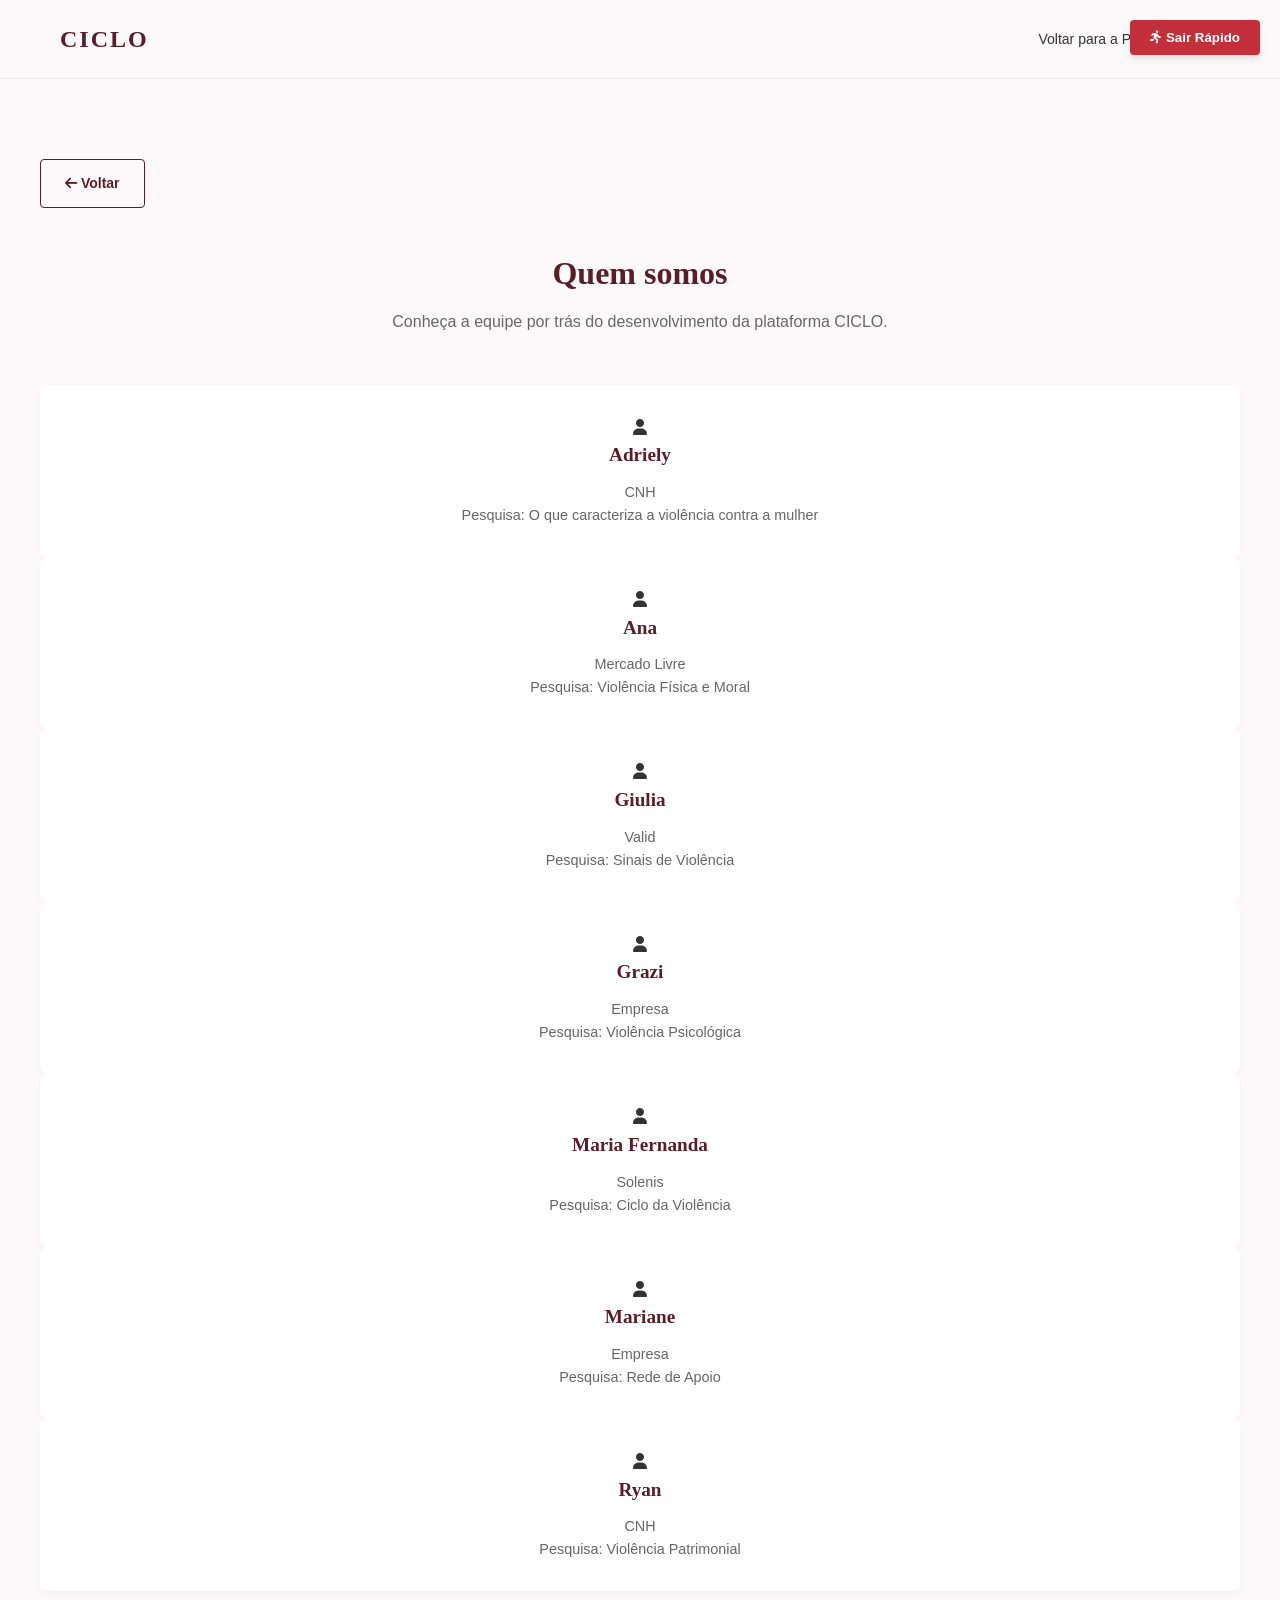
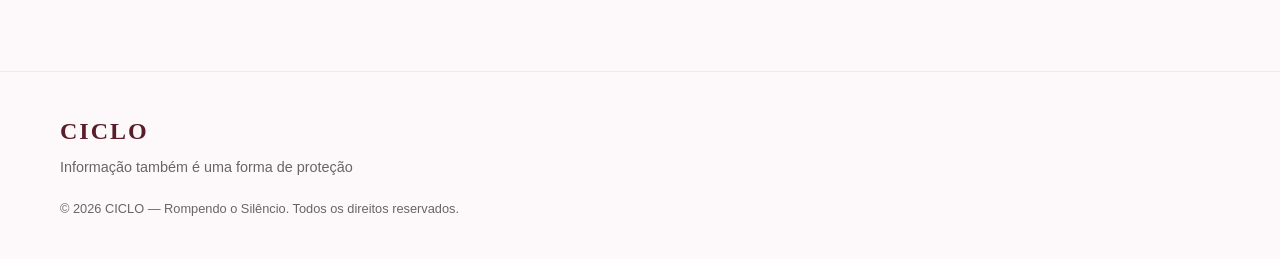
==== equipe.html @ aed62441 "add equipe do projeto" ====
<!DOCTYPE html>
<html lang="pt-BR">
<head>
    <meta charset="UTF-8">
    <meta name="viewport" content="width=device-width, initial-scale=1.0">
    <title>Equipe - CICLO</title>
    <link rel="stylesheet" href="styles.css">
    <link rel="stylesheet" href="https://cdnjs.cloudflare.com/ajax/libs/font-awesome/6.4.0/css/all.min.css">
</head>
<body>

    <button id="btn-sair-rapido" class="btn-danger" aria-label="Sair rapidamente do site">
        <i class="fa-solid fa-person-running"></i> Sair Rápido
    </button>

    <header>
        <div class="container header-content">
            <div class="logo">CICLO</div>
            <nav>
                <a href="index.html">Voltar para a Página Inicial</a>
            </nav>
        </div>
    </header>

    <main class="container section-padding text-center">
        
        <div style="text-align: left; margin-bottom: 40px;">
            <a href="index.html" class="btn-outline"><i class="fa-solid fa-arrow-left"></i> Voltar</a>
        </div>

        <h1>Quem somos</h1>
        <p class="subtitle" style="margin: 10px auto 50px auto;">Conheça a equipe por trás do desenvolvimento da plataforma CICLO.</p>

        <div class="team-grid">
            
            <div class="card team-card">
                <div class="team-avatar">
                    <i class="fa-solid fa-user"></i>
                </div>
                <h3>Adriely</h3>
                <p class="team-role">CNH</p>
                <p>Pesquisa: O que caracteriza a violência contra a mulher</p>
            </div>

            <div class="card team-card">
                <div class="team-avatar">
                    <i class="fa-solid fa-user"></i>
                </div>
                <h3>Ana</h3>
                <p class="team-role">Mercado Livre</p>
                <p>Pesquisa: Violência Física e Moral</p>
            </div>

            <div class="card team-card">
                <div class="team-avatar">
                    <i class="fa-solid fa-user"></i>
                </div>
                <h3>Giulia</h3>
                <p class="team-role">Valid</p>
                <p> Pesquisa: Sinais de Violência</p>
            </div>

            <div class="card team-card">
                <div class="team-avatar">
                    <i class="fa-solid fa-user"></i>
                </div>
                <h3>Grazi</h3>
                <p class="team-role">Empresa</p>
                <p> Pesquisa: Violência Psicológica</p>
            </div>

            <div class="card team-card">
                <div class="team-avatar">
                    <i class="fa-solid fa-user"></i>
                </div>
                <h3>Maria Fernanda</h3>
                <p class="team-role">Solenis</p>
                <p> Pesquisa: Ciclo da Violência </p>
            </div>

            <div class="card team-card">
                <div class="team-avatar">
                    <i class="fa-solid fa-user"></i>
                </div>
                <h3>Mariane</h3>
                <p class="team-role">Empresa</p>
                <p> Pesquisa: Rede de Apoio</p>
            </div>

            <div class="card team-card">
                <div class="team-avatar">
                    <i class="fa-solid fa-user"></i>
                </div>
                <h3>Ryan</h3>
                <p class="team-role">CNH</p>
                <p> Pesquisa: Violência Patrimonial</p>
            </div>

        </div>
    </main>

    <footer>
        <div class="container footer-content">
            <div class="footer-logo-area">
                <div class="logo">CICLO</div>
                <p>Informação também é uma forma de proteção</p>
                <p class="copyright">&copy; 2026 CICLO — Rompendo o Silêncio. Todos os direitos reservados.</p>
            </div>
        </div>
    </footer>

    <script src="script.js"></script>
</body>
</html>
---- styles.css ----
/* Variáveis de Cores e Tipografia */
:root {
    --bg-color: #FDF9FA;
    --bg-light: #F4EBEB;
    --primary-color: #591E2A; /* Bordô escuro */
    --primary-hover: #451620;
    --danger-color: #C32F3A;
    --text-color: #333333;
    --text-light: #666666;
    --white: #FFFFFF;
    --font-family: 'Georgia', serif; /* Fontes com serifa transmitem a seriedade do layout */
    --font-sans: 'Arial', sans-serif;
}

* {
    margin: 0;
    padding: 0;
    box-sizing: border-box;
}

body {
    background-color: var(--bg-color);
    color: var(--text-color);
    font-family: var(--font-sans);
    line-height: 1.6;
}

h1, h2, h3, .logo, .quote-box {
    font-family: var(--font-family);
    color: var(--primary-color);
}

.container {
    max-width: 1200px;
    margin: 0 auto;
    padding: 0 20px;
}

.section-padding {
    padding: 80px 0;
}

.bg-light {
    background-color: var(--bg-light);
}

/* Header */
header {
    background-color: var(--bg-color);
    padding: 20px 0;
    border-bottom: 1px solid #EAEAEA;
}

.header-content {
    display: flex;
    justify-content: space-between;
    align-items: center;
}

.logo {
    font-size: 24px;
    font-weight: bold;
    letter-spacing: 2px;
}

nav a {
    text-decoration: none;
    color: var(--text-color);
    margin: 0 15px;
    font-size: 14px;
    transition: color 0.3s;
}

nav a:hover {
    color: var(--primary-color);
}

/* Botões */
.btn-primary, .btn-outline {
    display: inline-block;
    padding: 12px 24px;
    text-decoration: none;
    border-radius: 4px;
    font-weight: bold;
    font-size: 14px;
    transition: 0.3s;
    cursor: pointer;
    border: none;
}

.btn-primary {
    background-color: var(--primary-color);
    color: var(--white);
}

.btn-primary:hover {
    background-color: var(--primary-hover);
}

.btn-outline {
    background-color: transparent;
    color: var(--primary-color);
    border: 1px solid var(--primary-color);
}

.btn-outline:hover {
    background-color: var(--primary-color);
    color: var(--white);
}

#btn-sair-rapido {
    position: fixed;
    top: 20px;
    right: 20px;
    background-color: var(--danger-color);
    color: var(--white);
    padding: 10px 20px;
    border: none;
    border-radius: 4px;
    font-weight: bold;
    cursor: pointer;
    z-index: 1000;
    box-shadow: 0 4px 6px rgba(0,0,0,0.1);
}

/* Hero Section */
.hero {
    display: flex;
    align-items: center;
    gap: 40px;
}

.hero-text {
    flex: 1;
}

.hero-text h1 {
    font-size: 3rem;
    margin-bottom: 20px;
    line-height: 1.2;
}

.hero-text p {
    margin-bottom: 30px;
    color: var(--text-light);
    font-size: 1.1rem;
}

.hero-buttons {
    display: flex;
    gap: 15px;
}

.hero-image {
    flex: 1;
}

.hero-image img {
    width: 100%;
    border-radius: 8px;
    box-shadow: 0 10px 20px rgba(0,0,0,0.05);
}

/* Ciclo da Violência */
.cycle-steps {
    display: grid;
    grid-template-columns: repeat(auto-fit, minmax(280px, 1fr));
    gap: 30px;
    margin-top: 60px;
}

.step-card {
    background: var(--white);
    padding: 40px 30px 30px;
    border-radius: 8px;
    box-shadow: 0 4px 15px rgba(0,0,0,0.04);
    text-align: center;
    position: relative;
    border-top: 4px solid var(--primary-color);
}

.step-number {
    width: 45px;
    height: 45px;
    background-color: var(--primary-color);
    color: var(--white);
    border-radius: 50%;
    display: flex;
    align-items: center;
    justify-content: center;
    font-size: 1.2rem;
    font-weight: bold;
    position: absolute;
    top: -25px;
    left: 50%;
    transform: translateX(-50%);
    box-shadow: 0 4px 8px rgba(89, 30, 42, 0.2);
}

.step-card h3 {
    margin-bottom: 15px;
    color: var(--primary-color);
}

.step-card p {
    font-size: 0.95rem;
    color: var(--text-light);
}

/* Tipos de Violência (Cards) */
.text-center {
    text-align: center;
}

.subtitle {
    max-width: 700px;
    margin: 15px auto 50px auto;
    color: var(--text-light);
}

.cards-grid {
    display: grid;
    grid-template-columns: repeat(auto-fit, minmax(200px, 1fr));
    gap: 20px;
}

.card {
    background: var(--white);
    padding: 30px 20px;
    border-radius: 8px;
    box-shadow: 0 4px 10px rgba(0,0,0,0.03);
    text-align: center;
    display: flex;
    flex-direction: column;
    justify-content: space-between; /* Empurra o botão para o fundo */
    height: 100%; /* Garante que todos os cards tenham a mesma altura */
}

.card-content {
    margin-bottom: 20px;
}

.card .icon {
    width: 50px;
    height: 50px;
    background-color: var(--bg-light);
    color: var(--primary-color);
    border-radius: 50%;
    display: flex;
    align-items: center;
    justify-content: center;
    margin: 0 auto 15px auto;
    font-size: 20px;
}

.card h3 {
    margin-bottom: 10px;
    font-size: 1.2rem;
}

.card p {
    font-size: 0.9rem;
    color: var(--text-light);
}

.btn-sm {
    padding: 8px 16px;
    font-size: 13px;
    align-self: center; /* Centraliza o botão */
    margin-top: auto;
}

/* Violência Invisível */
.invisible-section {
    display: flex;
    align-items: center;
    gap: 50px;
}

.invisible-image, .invisible-text {
    flex: 1;
}

.invisible-image img {
    width: 100%;
    border-radius: 8px;
}

.invisible-text h2 {
    font-size: 2.2rem;
    margin-bottom: 20px;
}

.checklist {
    list-style: none;
    margin: 20px 0;
}

.checklist li {
    margin-bottom: 15px;
    font-size: 1rem;
    display: flex;
    align-items: flex-start;
    gap: 10px;
}

.checklist i {
    color: var(--primary-color);
    margin-top: 4px;
}

.quote-box {
    background-color: var(--bg-light);
    padding: 20px;
    border-left: 4px solid var(--primary-color);
    font-size: 1.2rem;
    font-style: italic;
    margin-top: 30px;
    border-radius: 0 4px 4px 0;
}

/* Apoio */
/* Apoio */
.support-grid {
    display: grid;
    grid-template-columns: repeat(auto-fit, minmax(300px, 1fr));
    gap: 30px;
    max-width: 1000px; /* Aumentado para acomodar os 3 cards */
    margin: 0 auto;
}

.support-card i {
    font-size: 30px;
    color: var(--primary-color);
    margin-bottom: 15px;
}

/* Footer */
footer {
    background-color: var(--bg-color);
    padding: 40px 0;
    border-top: 1px solid #EAEAEA;
}

.footer-content {
    display: flex;
    justify-content: space-between;
    align-items: flex-start;
    flex-wrap: wrap;
}

.footer-logo-area p {
    font-size: 0.9rem;
    color: var(--text-light);
    margin-top: 5px;
}

.footer-logo-area .copyright {
    font-size: 0.8rem;
    margin-top: 20px;
}

.footer-links {
    display: grid;
    grid-template-columns: 1fr 1fr;
    gap: 10px 40px;
}

.footer-links a {
    text-decoration: none;
    color: var(--text-color);
    font-size: 0.9rem;
}

.footer-links a:hover {
    text-decoration: underline;
}

/* Responsividade Básica */
@media (max-width: 768px) {
    .hero, .invisible-section {
        flex-direction: column;
    }
    
    .hero-text h1 {
        font-size: 2rem;
    }
    
    nav {
        display: none; /* Em um projeto real, você adicionaria um menu hamburger aqui */
    }
    
    #btn-sair-rapido {
        top: auto;
        bottom: 20px;
        right: 20px;
    }

/* Página da Equipe */
.team-grid {
    display: grid;
    grid-template-columns: repeat(auto-fit, minmax(250px, 1fr));
    gap: 30px;
    margin-top: 20px;
}

.team-card {
    text-align: center;
    padding: 40px 20px;
}

.team-avatar {
    width: 80px;
    height: 80px;
    background-color: var(--bg-light);
    color: var(--primary-color);
    border-radius: 50%;
    display: flex;
    align-items: center;
    justify-content: center;
    font-size: 35px;
    margin: 0 auto 20px auto;
    border: 3px solid var(--white);
    box-shadow: 0 4px 10px rgba(0,0,0,0.1);
}

.team-role {
    font-weight: bold;
    color: var(--primary-color);
    margin-bottom: 15px;
    font-size: 0.9rem;
    text-transform: uppercase;
    letter-spacing: 1px;
} 
}
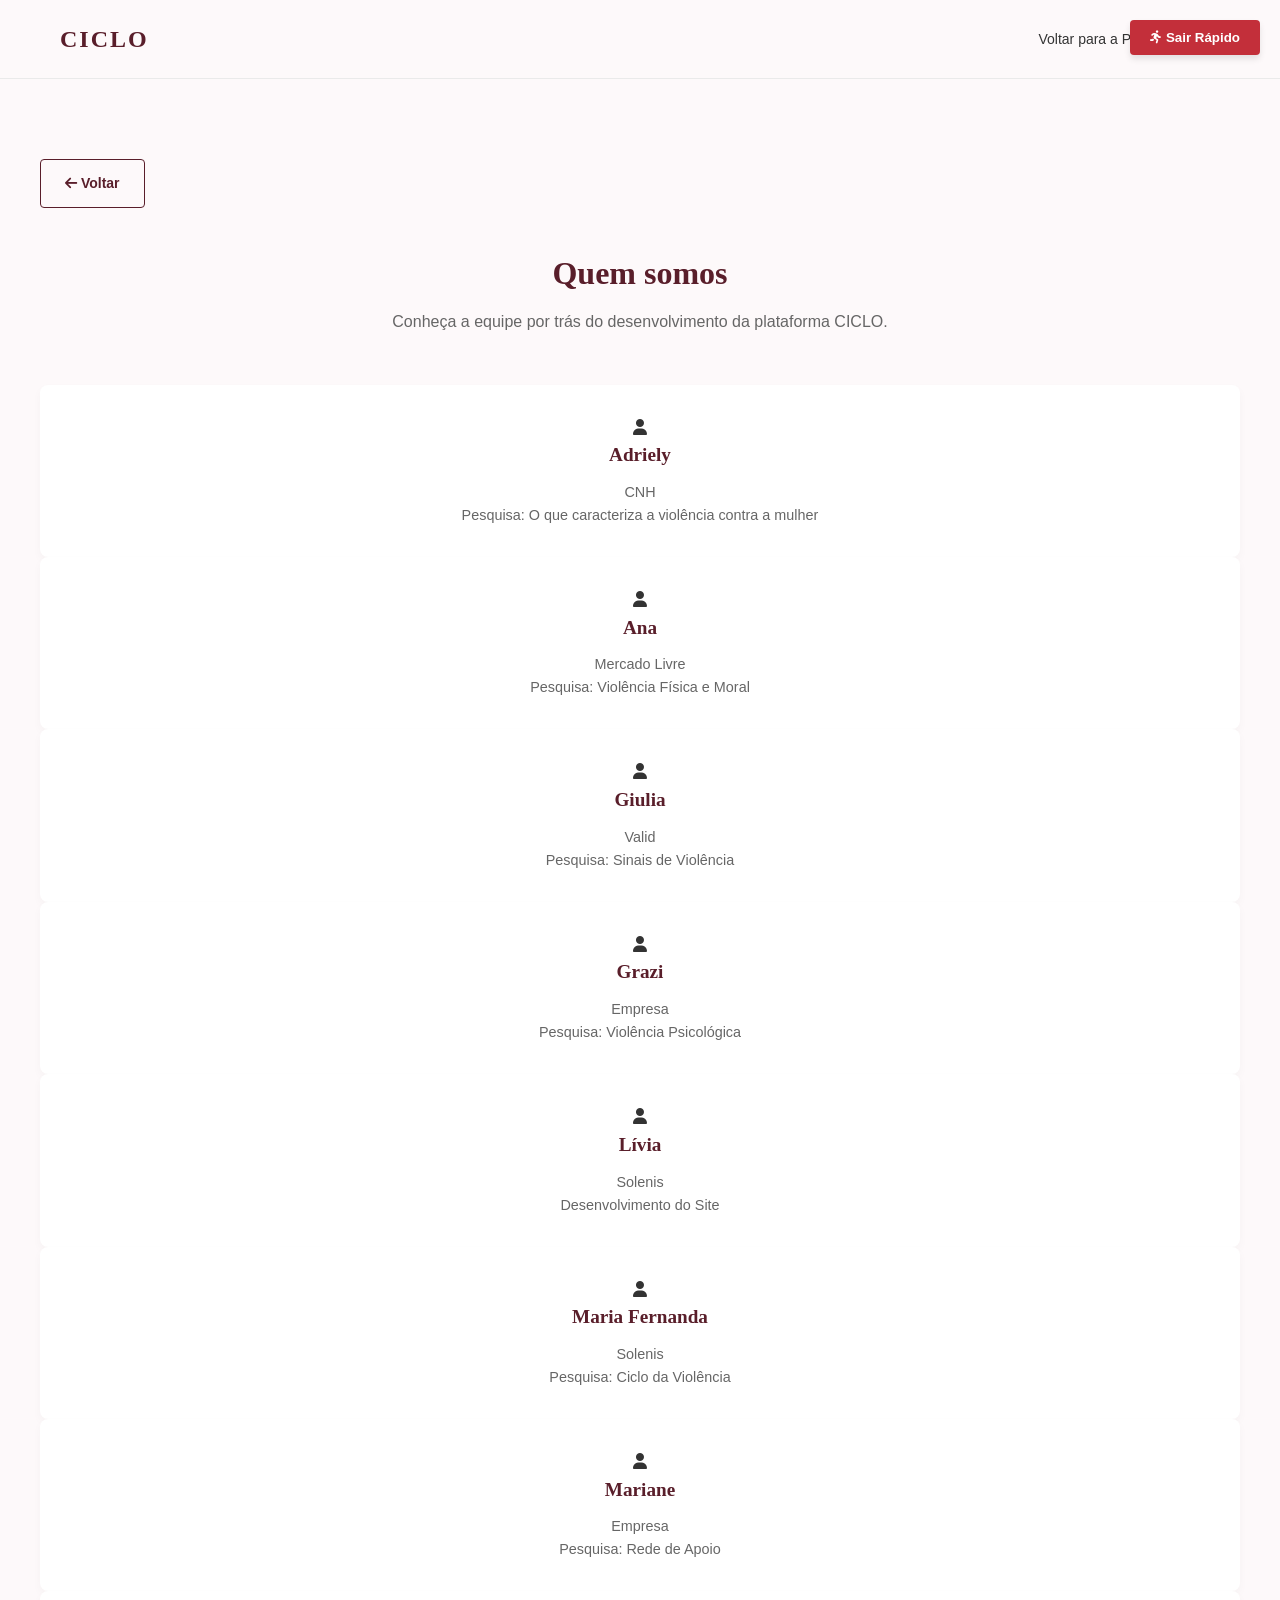
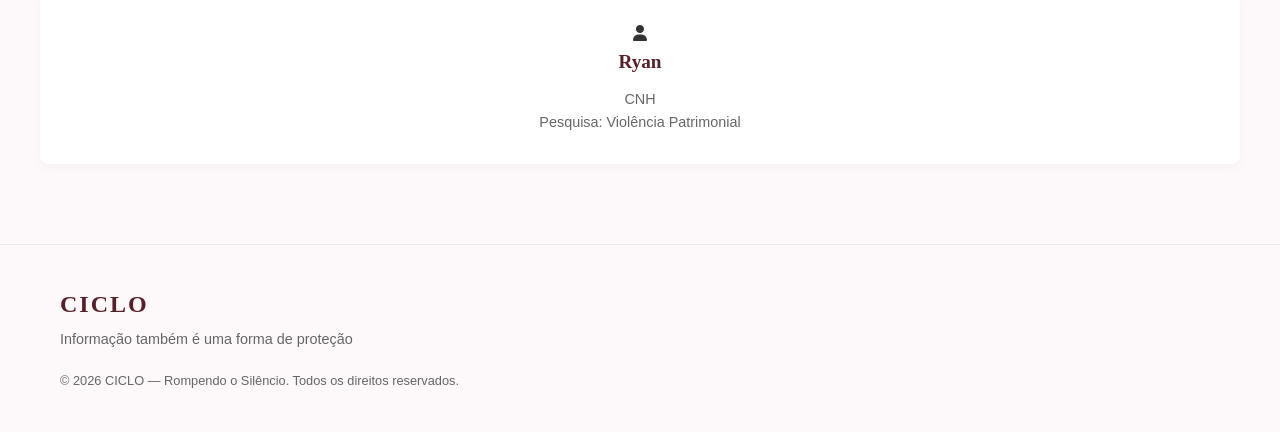
==== commit a8d69a20: "uptade" ====
--- a/equipe.html
+++ b/equipe.html
@@ -73,6 +73,15 @@
                 <div class="team-avatar">
                     <i class="fa-solid fa-user"></i>
                 </div>
+                <h3>Lívia</h3>
+                <p class="team-role">Solenis</p>
+                <p> Desenvolvimento do Site </p>
+            </div>
+
+            <div class="card team-card">
+                <div class="team-avatar">
+                    <i class="fa-solid fa-user"></i>
+                </div>
                 <h3>Maria Fernanda</h3>
                 <p class="team-role">Solenis</p>
                 <p> Pesquisa: Ciclo da Violência </p>
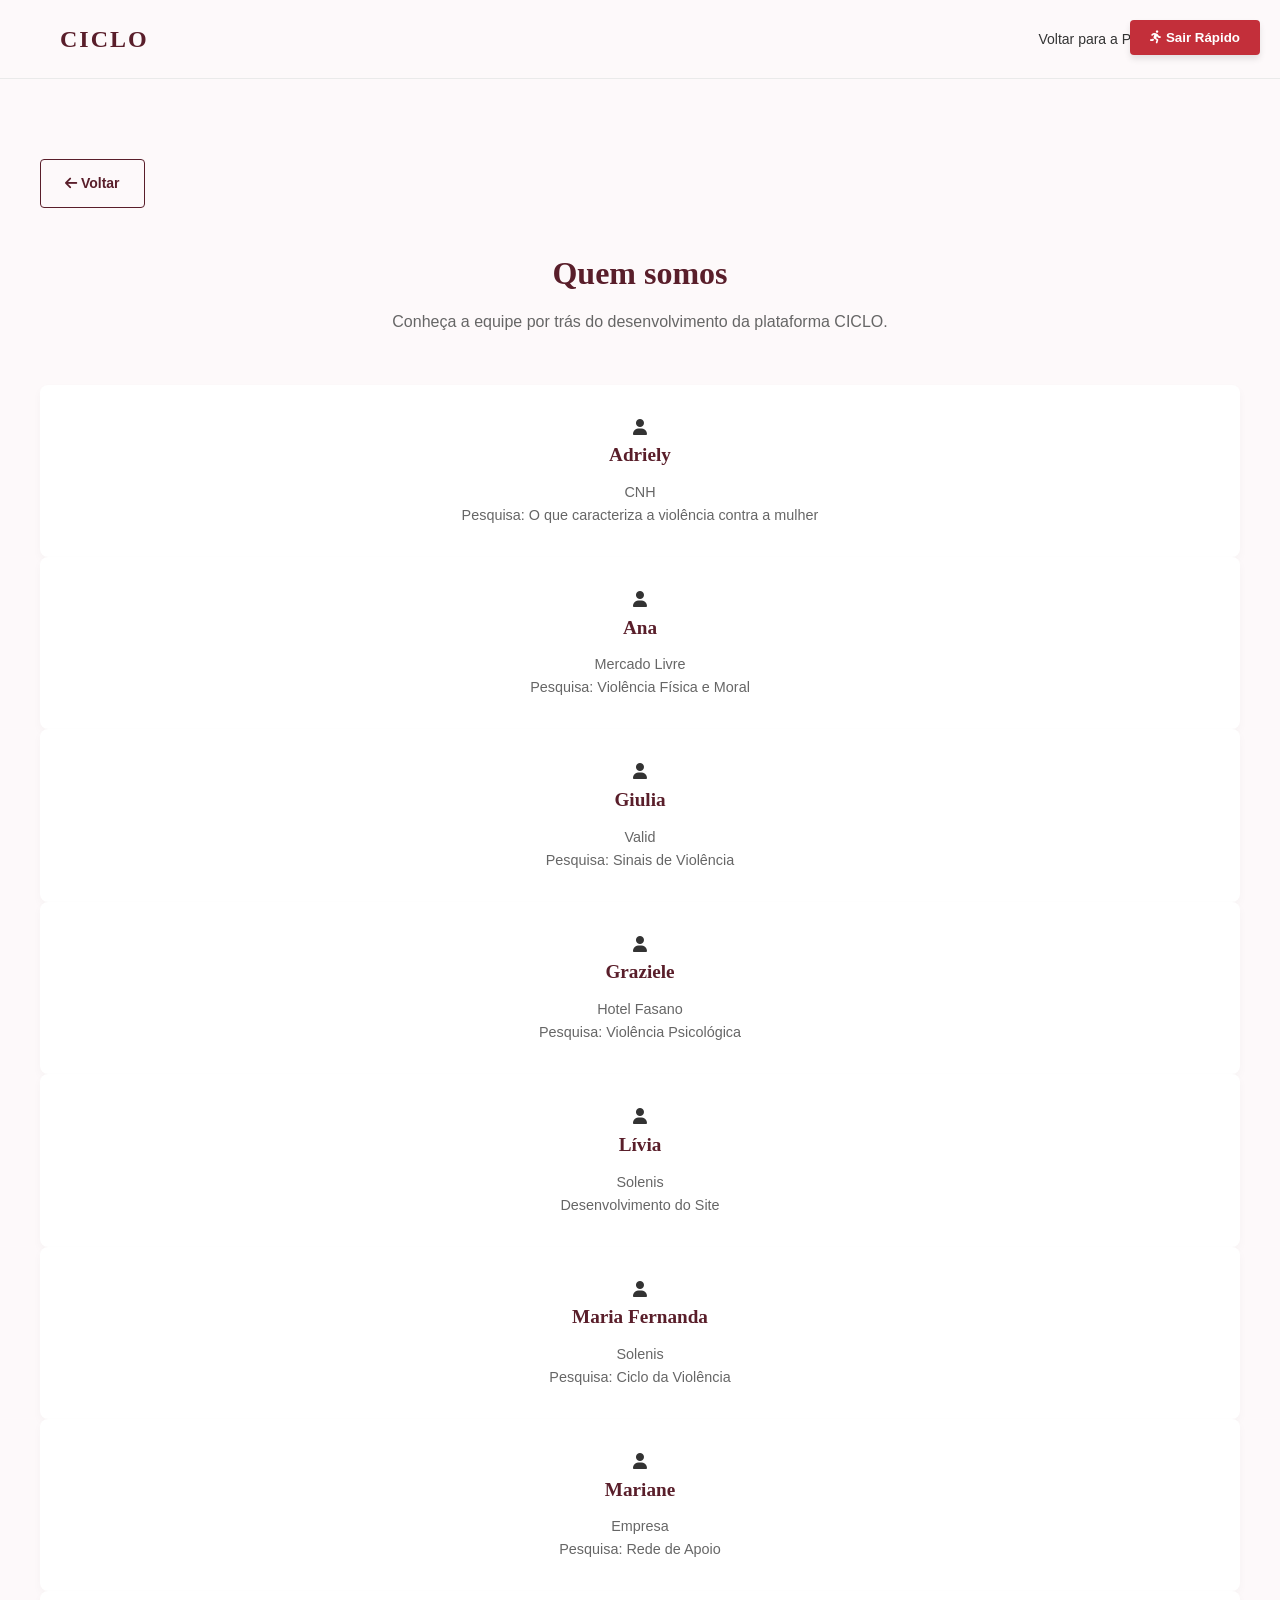
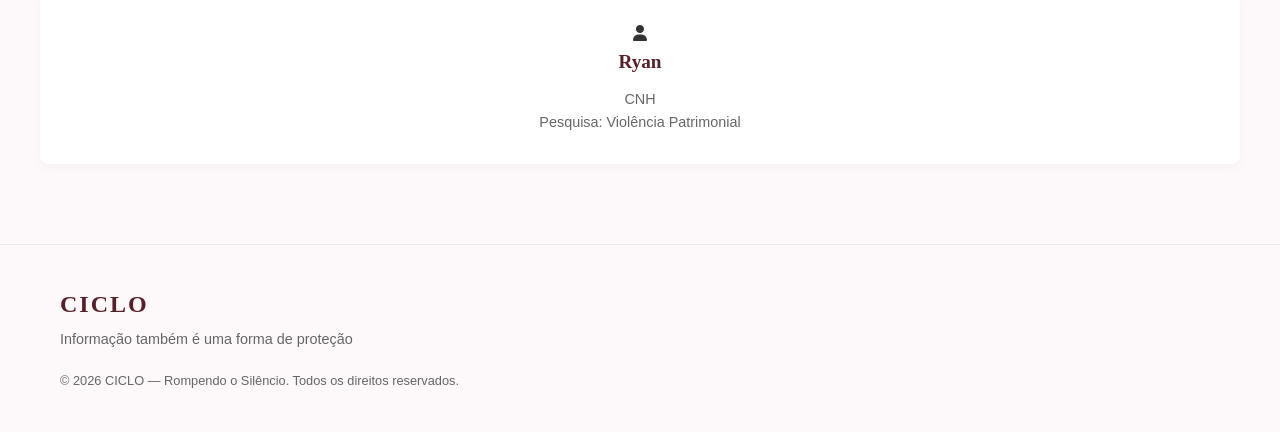
==== commit a288c4b6: "ajeitando o quem somos" ====
--- a/equipe.html
+++ b/equipe.html
@@ -64,8 +64,8 @@
                 <div class="team-avatar">
                     <i class="fa-solid fa-user"></i>
                 </div>
-                <h3>Grazi</h3>
-                <p class="team-role">Empresa</p>
+                <h3>Graziele</h3>
+                <p class="team-role">Hotel Fasano</p>
                 <p> Pesquisa: Violência Psicológica</p>
             </div>
 
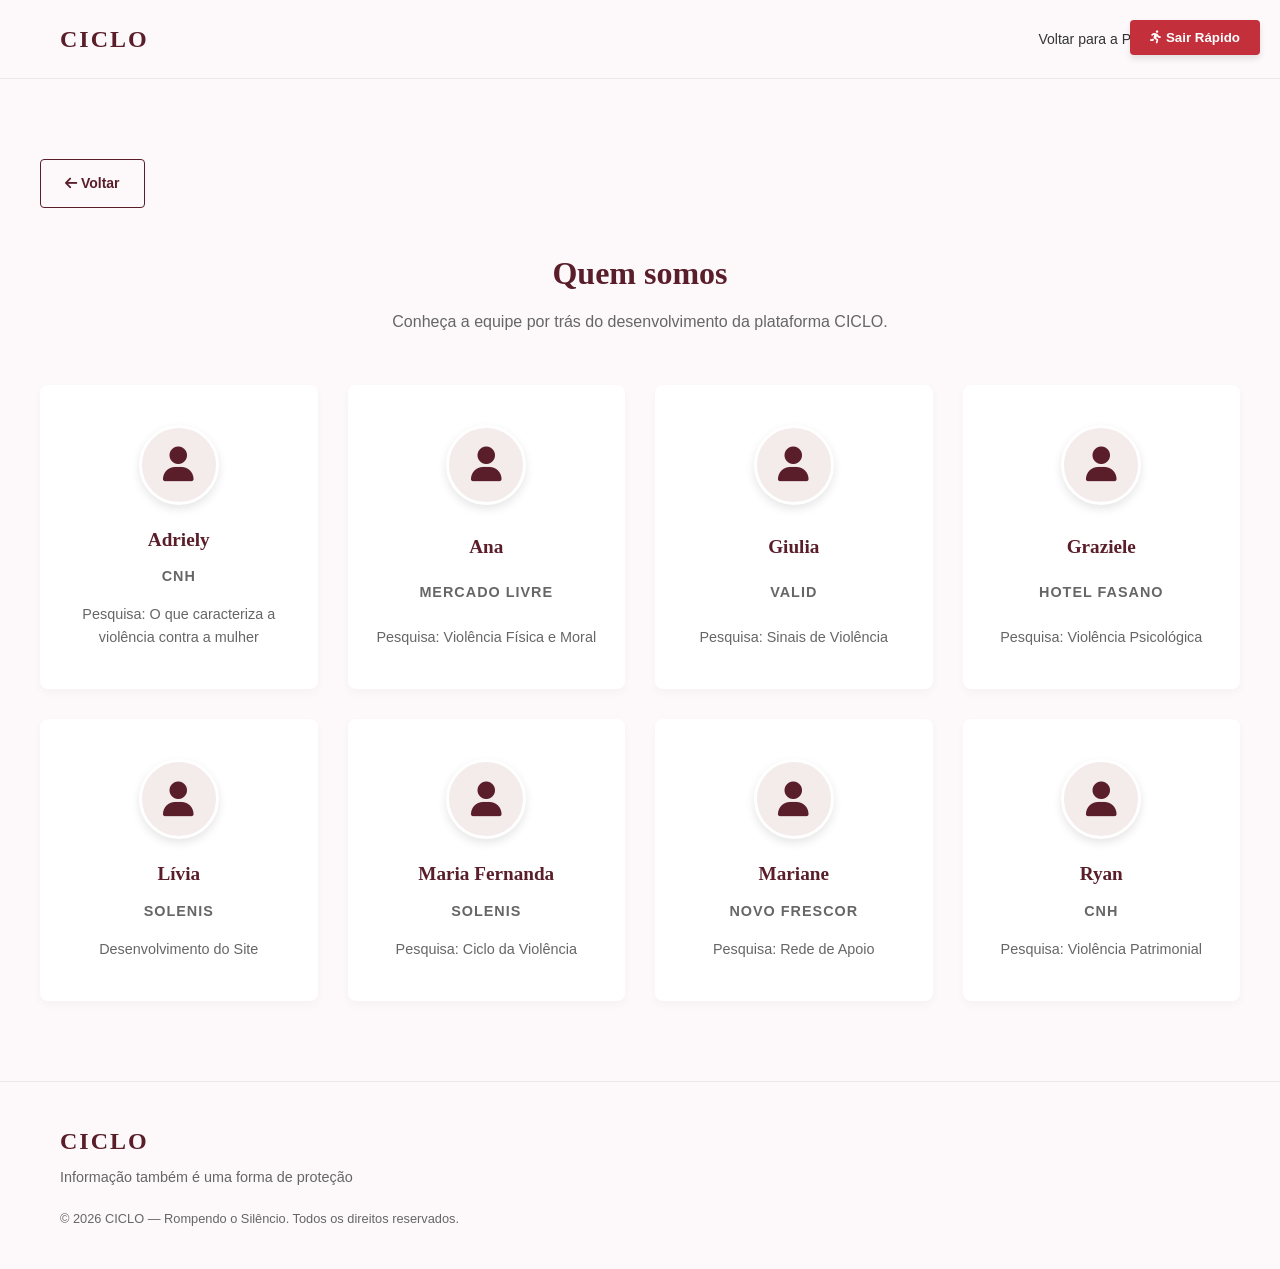
==== commit ec2457f4: "add empresa" ====
--- a/equipe.html
+++ b/equipe.html
@@ -92,7 +92,7 @@
                     <i class="fa-solid fa-user"></i>
                 </div>
                 <h3>Mariane</h3>
-                <p class="team-role">Empresa</p>
+                <p class="team-role">Novo Frescor</p>
                 <p> Pesquisa: Rede de Apoio</p>
             </div>
 
--- a/styles.css
+++ b/styles.css
@@ -387,7 +387,7 @@
     }
     
     nav {
-        display: none; /* Em um projeto real, você adicionaria um menu hamburger aqui */
+        display: none;
     }
     
     #btn-sair-rapido {
@@ -395,8 +395,10 @@
         bottom: 20px;
         right: 20px;
     }
-
-/* Página da Equipe */
+} /* <- ESSA É A CHAVE QUE FALTAVA PARA FECHAR O MODO CELULAR! */
+
+
+/* Página da Equipe (Agora fora do modo celular) */
 .team-grid {
     display: grid;
     grid-template-columns: repeat(auto-fit, minmax(250px, 1fr));
@@ -405,8 +407,11 @@
 }
 
 .team-card {
+    background: var(--white);
     text-align: center;
     padding: 40px 20px;
+    border-radius: 8px;
+    box-shadow: 0 4px 10px rgba(0,0,0,0.03);
 }
 
 .team-avatar {
@@ -431,5 +436,4 @@
     font-size: 0.9rem;
     text-transform: uppercase;
     letter-spacing: 1px;
-} 
 }
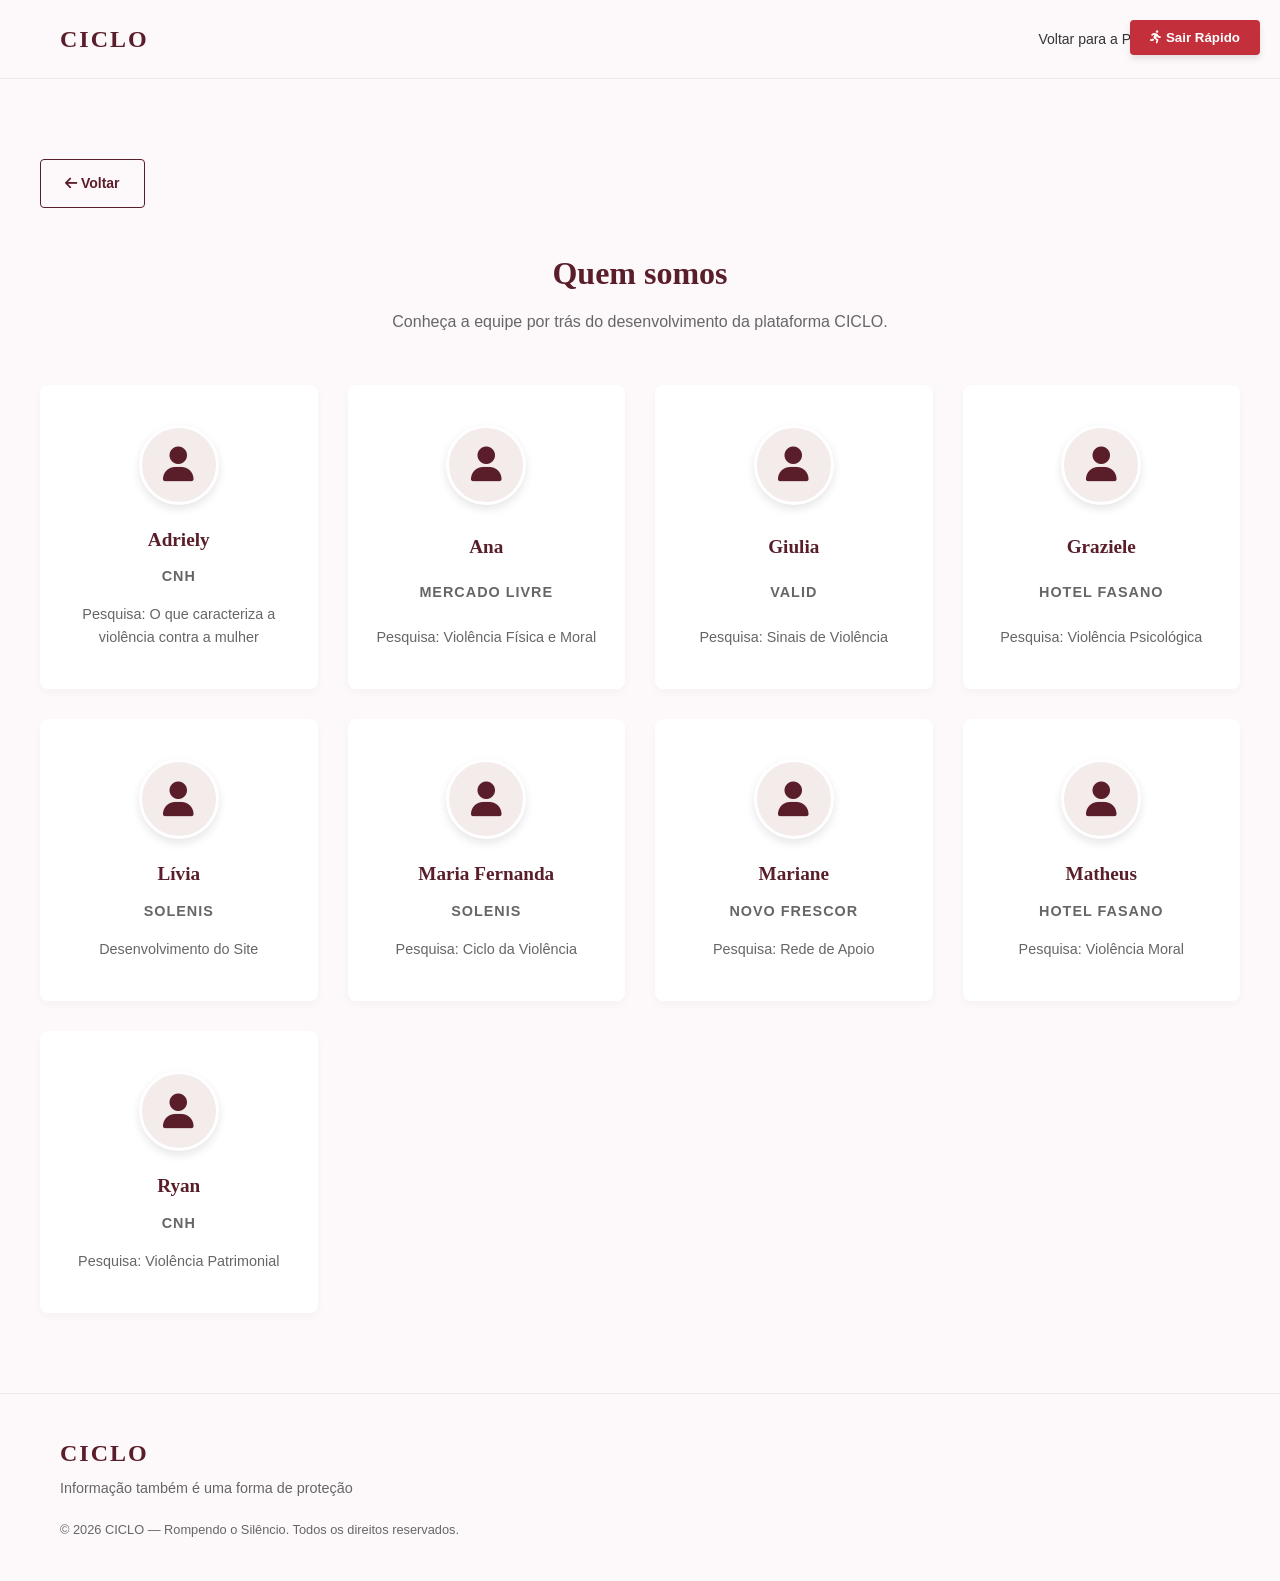
==== commit 98a426c8: "add matheus" ====
--- a/equipe.html
+++ b/equipe.html
@@ -100,6 +100,15 @@
                 <div class="team-avatar">
                     <i class="fa-solid fa-user"></i>
                 </div>
+                <h3>Matheus</h3>
+                <p class="team-role">Hotel Fasano</p>
+                <p> Pesquisa: Violência Moral   </p>
+            </div>
+
+            <div class="card team-card">
+                <div class="team-avatar">
+                    <i class="fa-solid fa-user"></i>
+                </div>
                 <h3>Ryan</h3>
                 <p class="team-role">CNH</p>
                 <p> Pesquisa: Violência Patrimonial</p>
--- a/styles.css
+++ b/styles.css
@@ -376,27 +376,84 @@
     text-decoration: underline;
 }
 
-/* Responsividade Básica */
+/* =========================================
+   Responsividade Completa (Celulares e Tablets)
+   ========================================= */
 @media (max-width: 768px) {
+    
+    /* 1. Espaçamentos Gerais */
+    .section-padding {
+        padding: 50px 0; /* Diminui o espaço em branco gigante nas laterais/topo do celular */
+    }
+
+    /* 2. Cabeçalho e Menu */
+    header .header-content {
+        justify-content: center; /* Centraliza a logo */
+    }
+    nav {
+        display: none; /* Esconde o menu para não quebrar a tela (precisaria de um menu hambúrguer) */
+    }
+    header .btn-primary {
+        display: none; /* Esconde o botão do topo para economizar espaço */
+    }
+
+    /* 3. Hero Section (Início) */
     .hero, .invisible-section {
         flex-direction: column;
+        text-align: center;
+        gap: 30px;
     }
     
     .hero-text h1 {
-        font-size: 2rem;
+        font-size: 2.2rem; /* Texto um pouco menor */
     }
     
-    nav {
-        display: none;
+    .hero-buttons {
+        flex-direction: column; /* Coloca um botão em cima do outro */
+        gap: 15px;
+    }
+
+    /* 4. Subtítulos e Textos */
+    .subtitle {
+        text-align: center !important;
+        margin-bottom: 30px !important;
+    }
+
+    .invisible-text ul {
+        text-align: left; /* Mantém a lista alinhada à esquerda para boa leitura */
+    }
+
+    /* 5. Páginas de Detalhes (Violência Física, Psicológica, etc.) */
+    /* Sobrescreve os estilos inline do HTML para não ficar exprimido no celular */
+    main > div[style*="background: var(--white)"] {
+        padding: 25px !important; 
+    }
+    h1[style*="font-size: 2.5rem"] {
+        font-size: 1.8rem !important;
+    }
+
+    /* 6. Rodapé (Footer) */
+    .footer-content {
+        flex-direction: column;
+        text-align: center;
+        gap: 30px;
     }
     
+    .footer-links {
+        grid-template-columns: 1fr; /* Coloca os links do rodapé em uma única coluna */
+        width: 100%;
+    }
+
+    /* 7. Botão de Sair Rápido (CRÍTICO) */
     #btn-sair-rapido {
         top: auto;
         bottom: 20px;
         right: 20px;
-    }
-} /* <- ESSA É A CHAVE QUE FALTAVA PARA FECHAR O MODO CELULAR! */
-
+        padding: 15px 25px; /* Fica um pouco maior para ser mais fácil tocar com o dedo */
+        border-radius: 50px; /* Deixa arredondado estilo pílula */
+        font-size: 16px;
+    }
+}
 
 /* Página da Equipe (Agora fora do modo celular) */
 .team-grid {
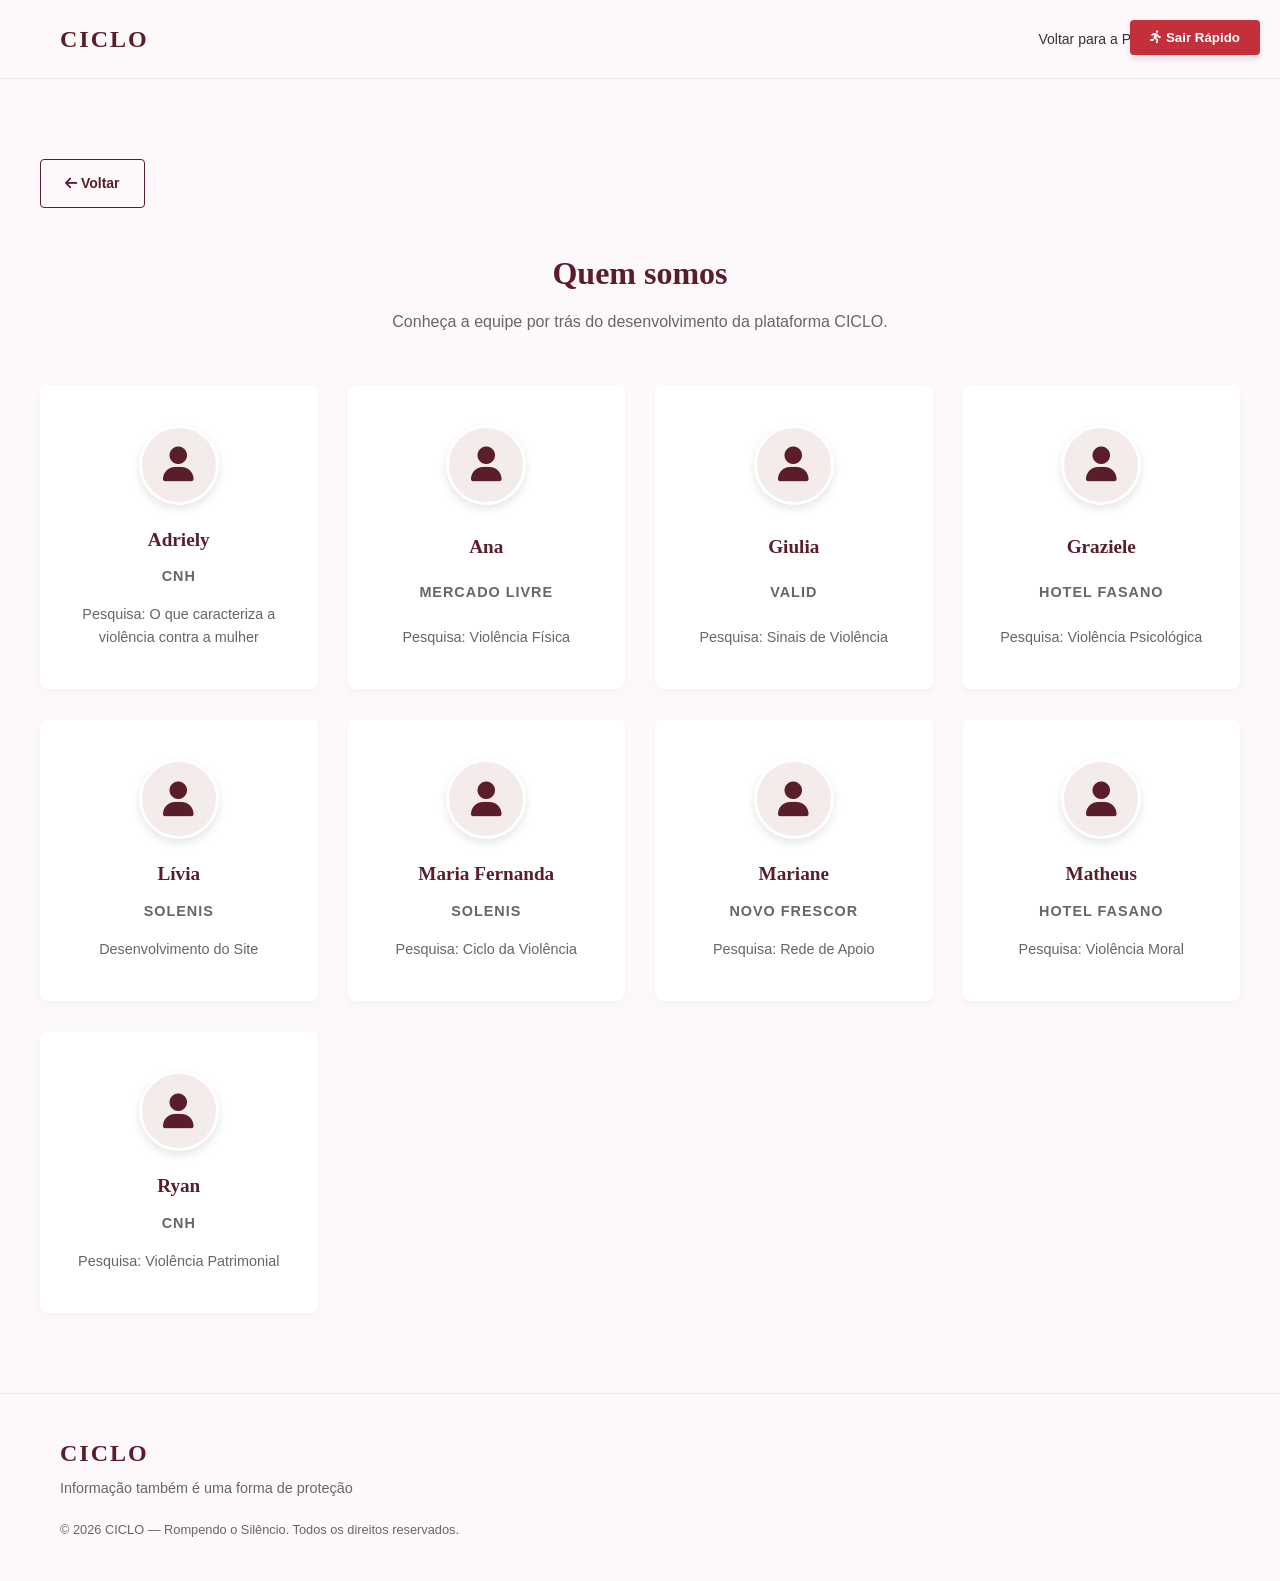
==== commit 5892e429: "uptade" ====
--- a/equipe.html
+++ b/equipe.html
@@ -48,7 +48,7 @@
                 </div>
                 <h3>Ana</h3>
                 <p class="team-role">Mercado Livre</p>
-                <p>Pesquisa: Violência Física e Moral</p>
+                <p>Pesquisa: Violência Física</p>
             </div>
 
             <div class="card team-card">
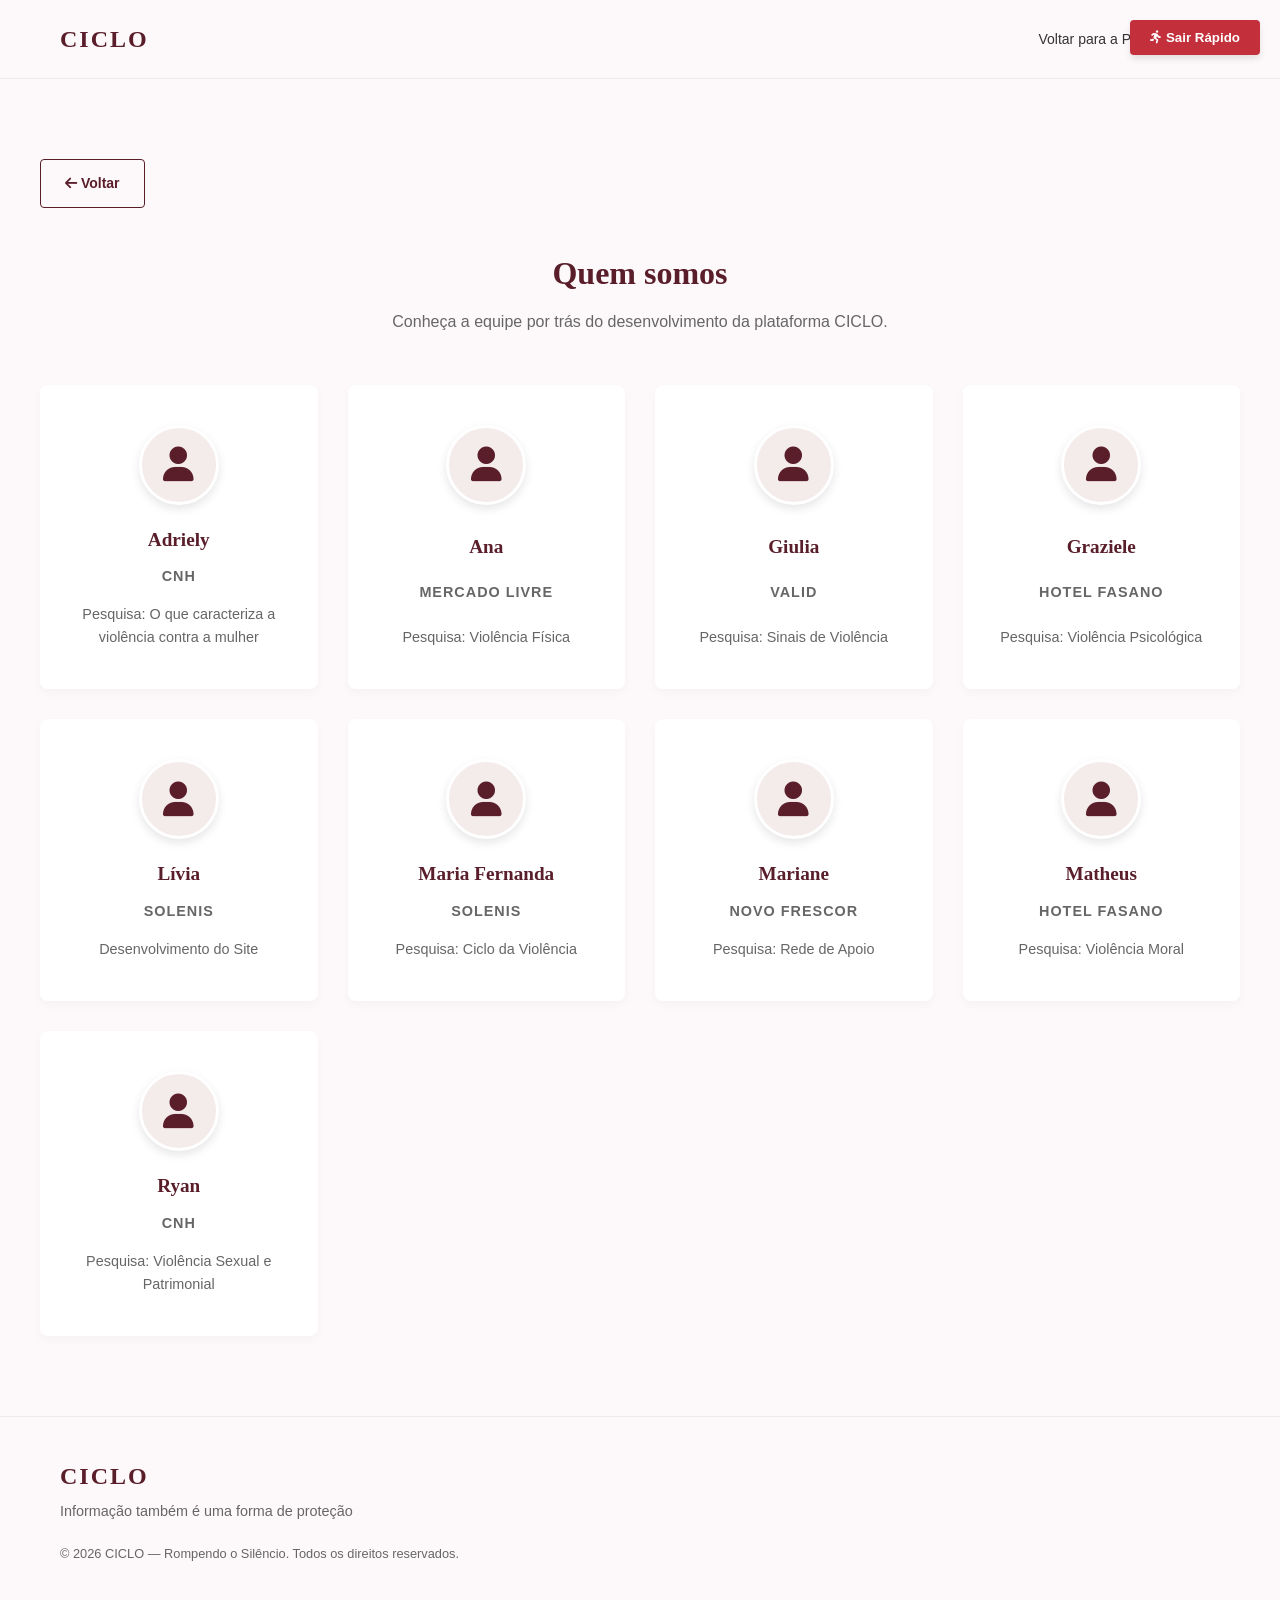
==== commit b8c1ea42: "alteração nas pesquisas" ====
--- a/equipe.html
+++ b/equipe.html
@@ -111,7 +111,7 @@
                 </div>
                 <h3>Ryan</h3>
                 <p class="team-role">CNH</p>
-                <p> Pesquisa: Violência Patrimonial</p>
+                <p> Pesquisa: Violência Sexual e Patrimonial</p>
             </div>
 
         </div>
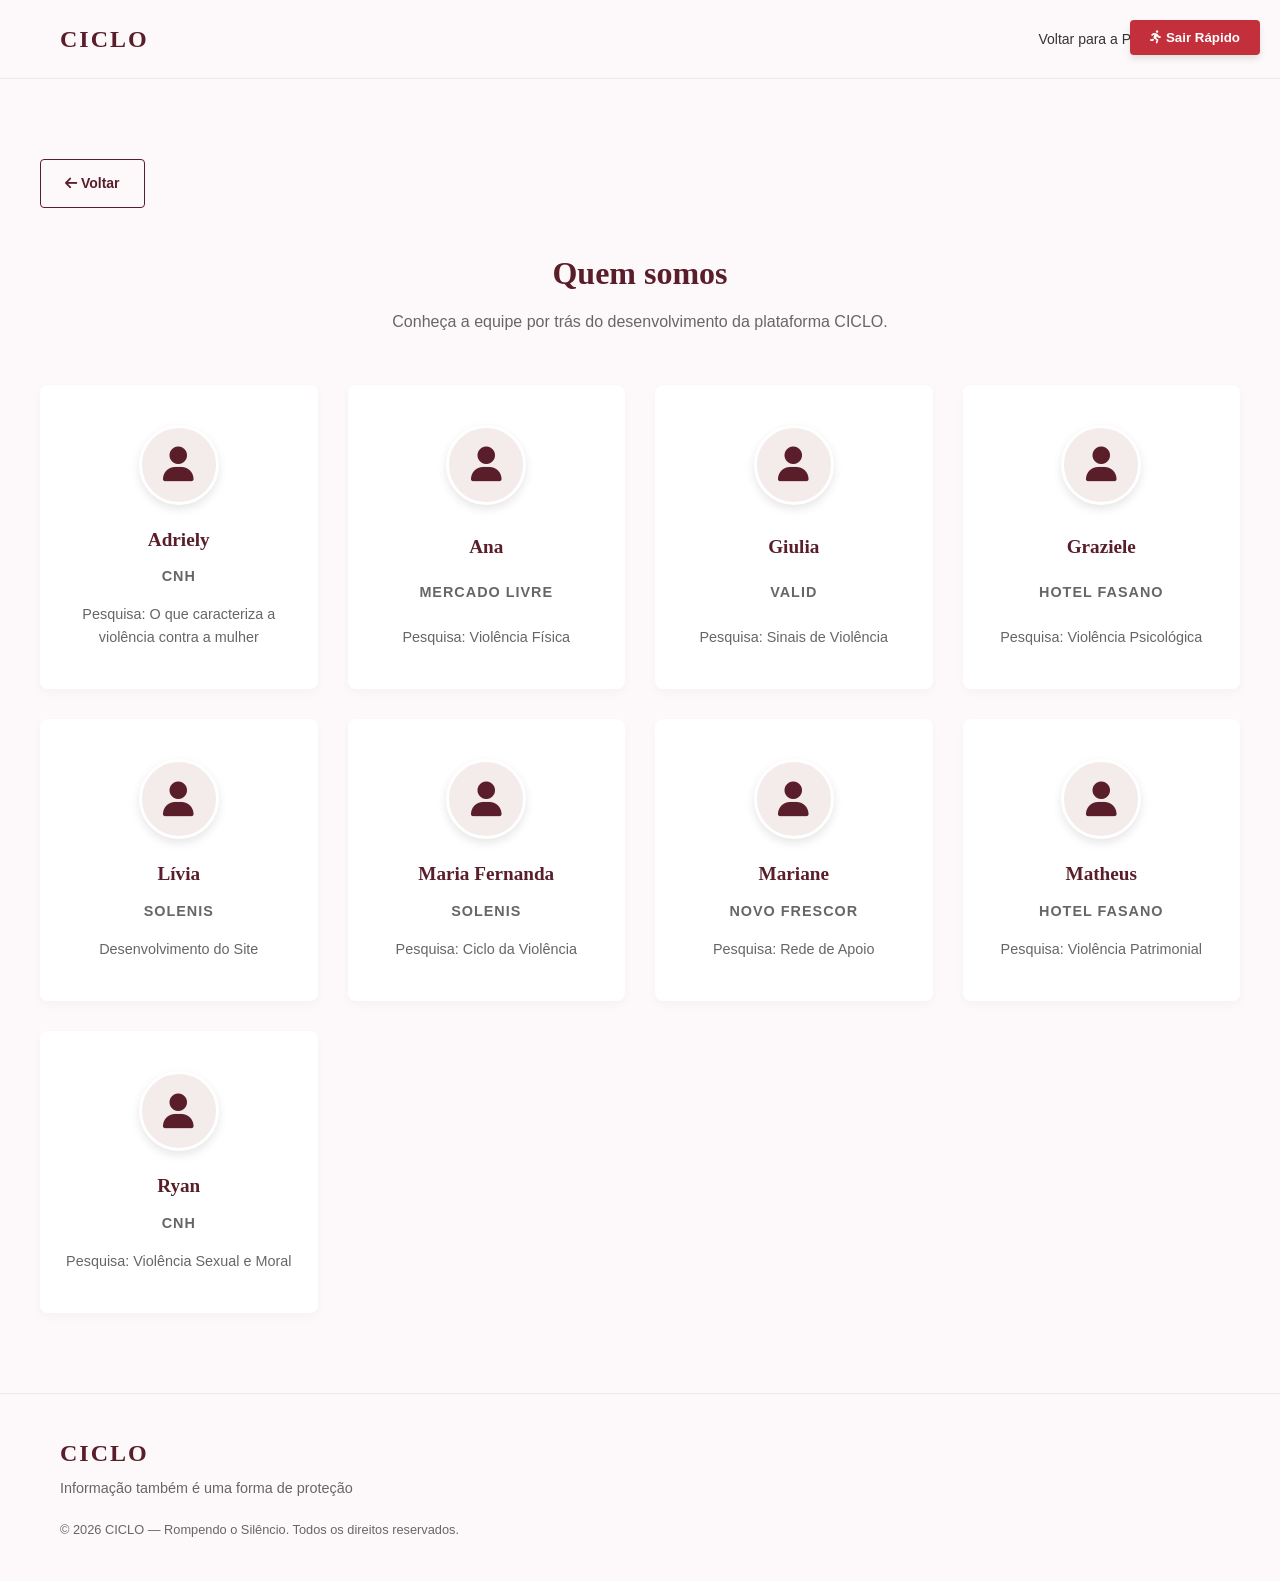
==== commit f2ae5958: "alteração de temas da pesquisa" ====
--- a/equipe.html
+++ b/equipe.html
@@ -102,7 +102,7 @@
                 </div>
                 <h3>Matheus</h3>
                 <p class="team-role">Hotel Fasano</p>
-                <p> Pesquisa: Violência Moral   </p>
+                <p> Pesquisa: Violência Patrimonial</p>
             </div>
 
             <div class="card team-card">
@@ -111,7 +111,7 @@
                 </div>
                 <h3>Ryan</h3>
                 <p class="team-role">CNH</p>
-                <p> Pesquisa: Violência Sexual e Patrimonial</p>
+                <p> Pesquisa: Violência Sexual e Moral</p>
             </div>
 
         </div>
